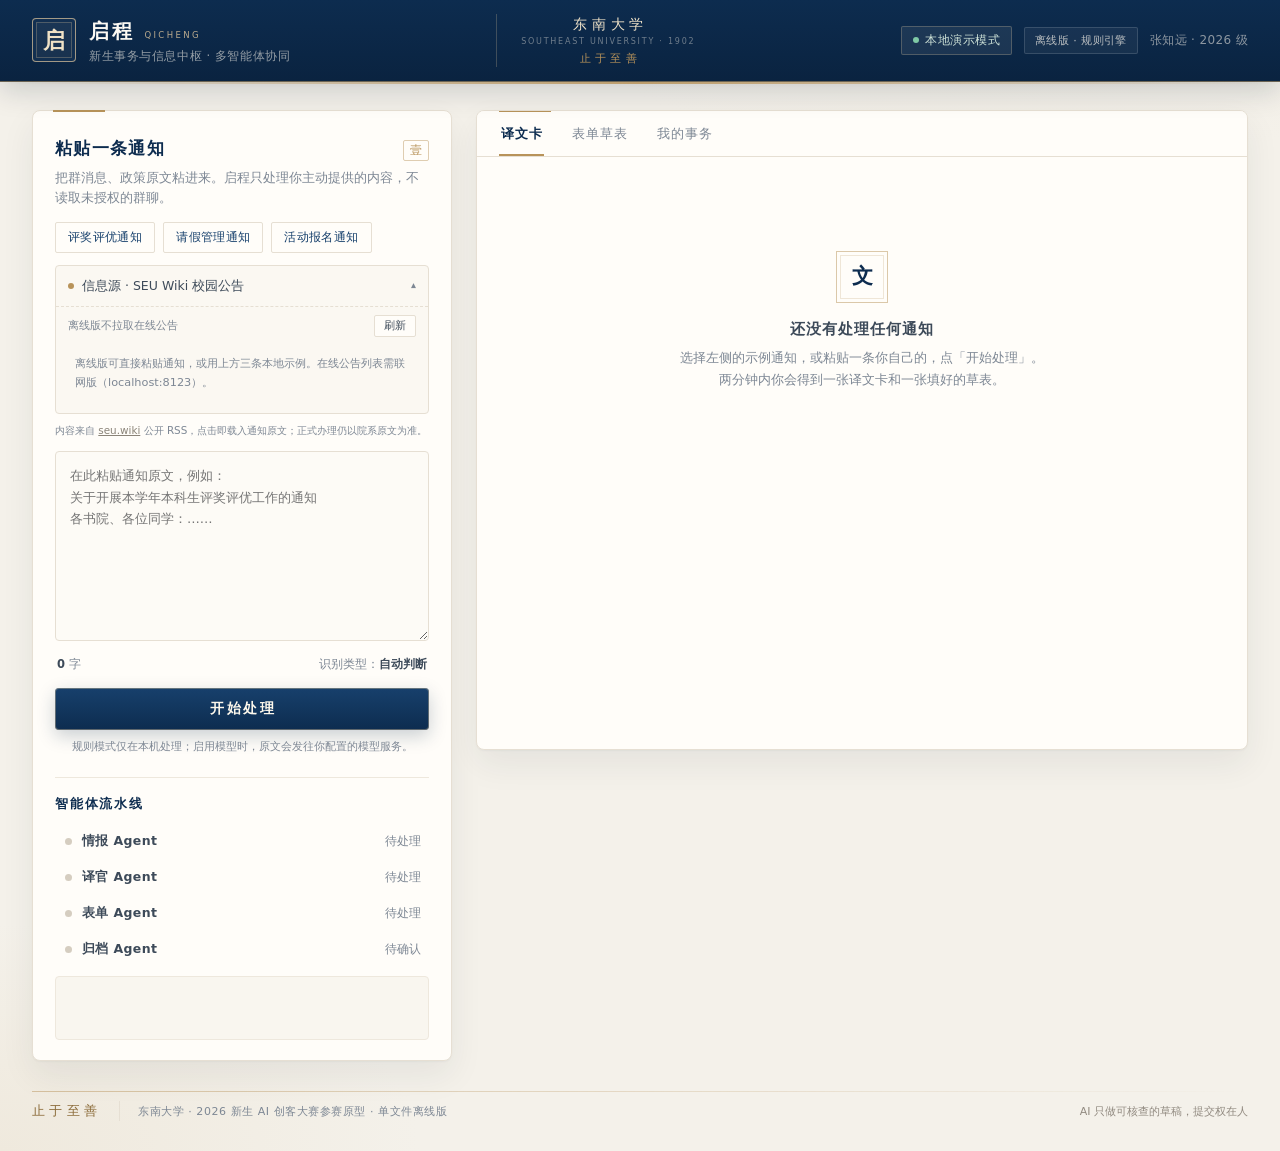
==== docs/index.html @ 8e9462e5 "feat: 启程 — 从一条通知到一张核对完的表（原型首版）" ====
<!DOCTYPE html>
<html lang="zh-CN">
<head>
<meta charset="UTF-8">
<meta name="viewport" content="width=device-width, initial-scale=1.0">
<title>启程 · 新生事务与信息中枢（离线版）</title>
<style>
/* 启程 · 视觉基调沿用东南大学的「东大蓝 + 米纸 + 鎏金」，
   标题用宋体以贴近学府气质，正文保持无衬线以保证屏读效率。 */
:root{
  --ink:#1b2531;
  --ink-2:#3d4a59;
  --muted:#7d8794;
  --line:#e6dfd3;
  --line-soft:#eee8dd;
  --bg:#f4f1ea;
  --panel:#fffdf9;
  --blue:#0d2c4f;
  --blue-2:#17406c;
  --blue-soft:#edf1f6;
  --blue-line:#cfd9e5;
  --gold:#b8935a;
  --gold-deep:#8c6c3a;
  --gold-soft:#f6efe1;
  --amber:#a9660d;
  --amber-soft:#fdf3e2;
  --green:#1d6f4b;
  --green-soft:#eaf4ee;
  --red:#a8342b;
  --red-soft:#fdecea;
  --radius:8px;
  --shadow:0 1px 2px rgba(28,40,54,.04), 0 14px 34px rgba(28,40,54,.07);
  --serif:"Noto Serif SC","Source Han Serif SC","Songti SC","STSong","SimSun",serif;
}

*{box-sizing:border-box;}
html,body{margin:0;padding:0;}
body{
  background:
    radial-gradient(900px 420px at 80% -8%, #f0ece2 0%, rgba(240,236,226,0) 62%),
    radial-gradient(700px 380px at 0% 100%, #efe9dd 0%, rgba(239,233,221,0) 60%),
    var(--bg);
  color:var(--ink);
  font-family:"Microsoft YaHei","PingFang SC","Hiragino Sans GB",system-ui,-apple-system,"Segoe UI",sans-serif;
  font-size:14px;
  line-height:1.6;
  -webkit-font-smoothing:antialiased;
  min-height:100vh;
}
body::before{
  content:"止于至善";
  position:fixed;right:26px;top:150px;
  writing-mode:vertical-rl;
  font-family:var(--serif);
  font-size:42px;letter-spacing:.34em;
  color:rgba(13,44,79,.045);
  pointer-events:none;z-index:0;
}
h1,h2,h3,h4,p,ol,ul{margin:0;}
h1,h2,h3,h4{font-family:var(--serif);}
button{font-family:inherit;}

/* ---------- 顶栏 ---------- */
.topbar{
  display:flex;align-items:center;gap:24px;
  padding:14px 32px;
  background:linear-gradient(180deg,#0d2c4f 0%,#0a2340 100%);
  border-bottom:1px solid rgba(184,147,90,.55);
  box-shadow:0 10px 26px rgba(9,28,49,.16);
  position:sticky;top:0;z-index:20;
}
.topbar::after{
  content:"";position:absolute;left:0;right:0;bottom:-3px;height:2px;
  background:linear-gradient(90deg,rgba(184,147,90,0),rgba(184,147,90,.85),rgba(184,147,90,0));
  pointer-events:none;
}
.brand{display:flex;align-items:center;gap:13px;flex:none;}
.logo{
  width:44px;height:44px;border-radius:4px;display:grid;place-items:center;
  background:rgba(255,255,255,.06);
  border:1px solid rgba(216,193,154,.72);
  box-shadow:inset 0 0 0 3px rgba(13,44,79,.9), inset 0 0 0 4px rgba(216,193,154,.28);
  color:#f0e2c6;font-family:var(--serif);font-size:22px;font-weight:600;
}
.brand-text h1{
  font-size:20px;letter-spacing:.16em;color:#fdfaf4;font-weight:600;
  display:flex;align-items:baseline;gap:9px;
}
.h1-en{
  font-family:"Segoe UI",system-ui,sans-serif;font-size:8.5px;font-weight:500;
  letter-spacing:.28em;color:rgba(216,193,154,.85);
}
.brand-text p{font-size:11.5px;color:rgba(247,243,234,.58);letter-spacing:.05em;}
.school{
  display:flex;flex-direction:column;align-items:center;gap:1px;
  margin-left:auto;padding-left:24px;margin-right:auto;
  border-left:1px solid rgba(216,193,154,.26);
  text-align:center;line-height:1.5;
}
.school-name{
  font-family:var(--serif);font-size:14px;letter-spacing:.34em;
  color:#f0e3c9;text-indent:.34em;
}
.school-en{
  font-size:8px;letter-spacing:.22em;color:rgba(247,243,234,.42);
  font-family:"Segoe UI",system-ui,sans-serif;
}
.school-motto{
  margin-top:2px;font-family:var(--serif);font-size:10.5px;letter-spacing:.4em;
  color:var(--gold);text-indent:.4em;
}
.userbar{display:flex;align-items:center;gap:12px;font-size:12px;color:rgba(247,243,234,.78);flex:none;}
.mode-tag{
  display:inline-flex;align-items:center;gap:6px;padding:4px 11px;border-radius:2px;
  background:rgba(255,255,255,.07);border:1px solid rgba(216,193,154,.28);
  color:#cfe3d8;font-size:11.5px;letter-spacing:.04em;
}
.engine-tag{
  font-size:11px;padding:4px 10px;border-radius:2px;
  background:rgba(255,255,255,.05);color:rgba(247,243,234,.72);
  border:1px solid rgba(255,255,255,.14);white-space:nowrap;letter-spacing:.04em;
}
.engine-tag.llm{background:rgba(216,193,154,.14);color:#eddcbe;border-color:rgba(216,193,154,.5);}
.pulse{width:6px;height:6px;border-radius:50%;background:#7fc9a5;display:inline-block;animation:pulse 2.4s infinite;}
@keyframes pulse{0%,100%{opacity:1}50%{opacity:.35}}
.who{color:rgba(247,243,234,.55);letter-spacing:.03em;}

/* ---------- 布局 ---------- */
.layout{
  display:grid;grid-template-columns:minmax(340px,420px) 1fr;gap:24px;
  max-width:1360px;margin:0 auto;padding:28px 32px 40px;align-items:start;
  position:relative;z-index:1;
}
.panel{
  background:var(--panel);border:1px solid var(--line);border-radius:var(--radius);
  box-shadow:var(--shadow);position:relative;
}
.input-panel{padding:24px 22px 20px;}
.input-panel::before,.result-panel::before{
  content:"";position:absolute;top:-1px;left:20px;width:52px;height:2px;background:var(--gold);
}
.result-panel{padding:0;min-height:640px;display:flex;flex-direction:column;overflow:hidden;}
.result-panel::before{left:22px;}

/* ---------- 输入区 ---------- */
.panel-head{display:flex;align-items:baseline;justify-content:space-between;margin-bottom:6px;}
.panel-head h2{font-size:17px;letter-spacing:.08em;color:var(--blue);font-weight:600;}
.step-no{
  font-family:var(--serif);font-size:12px;color:var(--gold);
  border:1px solid rgba(184,147,90,.45);border-radius:2px;padding:1px 6px;line-height:1.4;
}
.hint{font-size:12.5px;color:var(--muted);margin-bottom:14px;}
.samples{display:flex;flex-wrap:wrap;gap:8px;margin-bottom:12px;}
.chip{
  border:1px solid var(--line);background:#fffdf9;color:var(--blue-2);
  padding:6px 12px;border-radius:2px;font-size:12px;cursor:pointer;transition:.18s;
  letter-spacing:.03em;
}
.chip:hover{background:var(--gold-soft);border-color:rgba(184,147,90,.55);color:var(--gold-deep);}
.chip:active{transform:translateY(1px);}

/* ---------- 信息源 ---------- */
.source-block{border:1px solid var(--line);border-radius:4px;background:#fbf8f2;margin-bottom:8px;}
.source-block summary{
  display:flex;align-items:center;gap:8px;padding:10px 12px;cursor:pointer;
  font-size:12.5px;color:var(--ink-2);list-style:none;user-select:none;
}
.source-block summary::-webkit-details-marker{display:none;}
.source-block summary::after{content:"▾";margin-left:auto;font-size:10px;color:var(--muted);transition:.2s;}
.source-block[open] summary::after{transform:rotate(180deg);}
.src-dot{width:6px;height:6px;border-radius:50%;background:var(--gold);flex:none;}
.src-count{font-size:10.5px;color:var(--muted);margin-left:auto;}
.source-block[open] .src-count{margin-right:14px;}
.source-inner{padding:0 10px 10px;border-top:1px dashed var(--line);}
.source-bar{display:flex;align-items:center;justify-content:space-between;gap:8px;padding:8px 2px 6px;font-size:10.8px;color:var(--muted);}
.ghost.mini{padding:3px 9px;font-size:10.8px;border-radius:2px;}
.source-list{list-style:none;margin:0;padding:0;max-height:190px;overflow:auto;}
.source-list li{padding:8px 9px;border-radius:3px;cursor:pointer;border:1px solid transparent;transition:.15s;}
.source-list li:hover,.source-list li:focus{background:var(--gold-soft);border-color:rgba(184,147,90,.28);outline:none;}
.src-item-title{font-size:12.2px;color:var(--ink-2);line-height:1.55;}
.src-item-meta{display:flex;align-items:center;gap:7px;font-size:10.4px;color:var(--muted);margin-top:3px;}
.src-cat{background:var(--blue-soft);color:var(--blue-2);border-radius:2px;padding:0 5px;}
.src-item-meta a{color:#8a8378;text-decoration:none;margin-left:auto;}
.src-item-meta a:hover{color:var(--gold-deep);text-decoration:underline;}
.source-list .empty{font-size:11.3px;color:var(--muted);padding:10px 8px;cursor:default;line-height:1.7;}
.source-list .empty:hover{background:transparent;border-color:transparent;}
.source-note{font-size:10.4px;color:var(--muted);line-height:1.6;margin:0 0 12px;}
.source-note a{color:#8a8378;}
.source-chip{
  display:flex;align-items:center;gap:8px;flex-wrap:wrap;font-size:11.3px;color:var(--ink-2);
  background:#fbf7ee;border:1px solid #e8ddc7;border-radius:4px;padding:6px 9px;margin:0 0 12px;
}
.source-chip .from{color:var(--gold-deep);font-weight:600;letter-spacing:.04em;}
.source-chip a{color:var(--blue-2);text-decoration:none;font-size:11px;}
.source-chip a:hover{text-decoration:underline;}
.tag.link{text-decoration:none;}
textarea{
  width:100%;height:190px;resize:vertical;padding:13px 14px;
  border:1px solid var(--line);border-radius:4px;background:#fdfbf6;
  font-family:inherit;font-size:12.8px;line-height:1.7;color:var(--ink-2);
  outline:none;transition:.18s;
}
textarea:focus{border-color:var(--blue-2);background:#fff;box-shadow:0 0 0 3px rgba(13,44,79,.07);}
.input-meta{display:flex;justify-content:space-between;font-size:11.5px;color:var(--muted);margin:8px 2px 14px;}
.input-meta b{color:var(--ink-2);font-weight:600;}

.primary{
  width:100%;padding:12px 16px;border:0;border-radius:4px;cursor:pointer;
  background:linear-gradient(180deg,#17406c,#0d2c4f);color:#fdf8ec;font-size:14px;font-weight:600;
  letter-spacing:.18em;text-indent:.18em;
  box-shadow:0 6px 18px rgba(13,44,79,.22), inset 0 0 0 1px rgba(216,193,154,.4);
  transition:.18s;
}
.primary:hover{filter:brightness(1.08);}
.primary:disabled{opacity:.5;cursor:not-allowed;box-shadow:none;}
.fineprint{font-size:11px;color:var(--muted);text-align:center;margin-top:8px;}

/* ---------- 流水线 ---------- */
.pipeline-block{margin-top:22px;border-top:1px solid var(--line-soft);padding-top:16px;}
.pipeline-block h3{font-size:12.5px;color:var(--blue);letter-spacing:.14em;margin-bottom:10px;}
.pipeline{list-style:none;padding:0;margin:0;display:flex;flex-direction:column;gap:2px;}
.pipeline li{
  display:flex;align-items:center;gap:10px;padding:7px 8px;border-radius:3px;font-size:12.5px;
  color:var(--muted);transition:.2s;border-left:2px solid transparent;
}
.pipeline li .dot{
  width:7px;height:7px;border-radius:50%;background:#d5cdc0;flex:none;transition:.2s;
}
.pipeline li .name{color:var(--ink-2);font-weight:600;min-width:82px;letter-spacing:.03em;}
.pipeline li .state{margin-left:auto;font-size:11.5px;}
.pipeline li.running{background:var(--blue-soft);border-left-color:var(--blue-2);}
.pipeline li.running .dot{background:var(--blue-2);animation:pulse 1.1s infinite;}
.pipeline li.running .state{color:var(--blue-2);}
.pipeline li.done .dot{background:var(--green);}
.pipeline li.done .state{color:var(--green);}
.pipeline li.wait .dot{background:var(--gold);}
.pipeline li.wait .state{color:var(--gold-deep);}

.log{
  margin-top:10px;background:#f9f6ef;border:1px solid var(--line-soft);border-radius:4px;
  padding:10px 12px;min-height:64px;max-height:132px;overflow:auto;
  font-family:ui-monospace,SFMono-Regular,Consolas,"Courier New",monospace;
  font-size:10.8px;line-height:1.75;color:#6a7480;
}
.log p{margin:0;opacity:0;animation:fadeIn .3s forwards;}
.log .ok{color:var(--green);}
.log .warn{color:var(--amber);}
@keyframes fadeIn{to{opacity:1}}

/* ---------- 结果区 ---------- */
.result-head{
  display:flex;align-items:center;justify-content:space-between;
  padding:0 22px;border-bottom:1px solid var(--line);gap:12px;flex-wrap:wrap;
  background:#fffdf9;
}
.tabs{display:flex;gap:26px;}
.tab{
  position:relative;border:0;background:transparent;color:var(--muted);font-size:12.8px;
  padding:15px 2px 13px;cursor:pointer;transition:.18s;white-space:nowrap;letter-spacing:.06em;
}
.tab:hover{color:var(--ink-2);}
.tab.active{color:var(--blue);font-weight:600;}
.tab.active::after{
  content:"";position:absolute;left:0;right:0;bottom:0;height:2px;background:var(--gold);
}
.timer{font-size:11.5px;color:var(--muted);}

.view{padding:22px;overflow:auto;flex:1;}
.view.hidden{display:none;}
.hidden{display:none !important;}

.empty-state{max-width:420px;margin:72px auto;text-align:center;color:var(--muted);}
.empty-icon{
  width:52px;height:52px;display:grid;place-items:center;margin:0 auto 14px;
  background:#fffdf9;border:1px solid rgba(184,147,90,.5);
  box-shadow:inset 0 0 0 3px #fffdf9, inset 0 0 0 4px rgba(184,147,90,.22);
  color:var(--blue);font-family:var(--serif);font-size:21px;font-weight:600;
}
.empty-state h3{font-size:15px;color:var(--ink-2);margin-bottom:6px;letter-spacing:.06em;}
.empty-state p{font-size:12.5px;line-height:1.8;}

/* ---------- 译文卡 ---------- */
.card-top{display:flex;align-items:flex-start;gap:8px;margin-bottom:14px;flex-wrap:wrap;}
.tag{
  font-size:11px;padding:3px 9px;border-radius:2px;background:var(--blue-soft);
  color:var(--blue-2);font-weight:600;letter-spacing:.05em;white-space:nowrap;
}
.tag.grey{background:#f3f0ea;color:#87817a;font-weight:400;}
.tag.amber{background:var(--amber-soft);color:var(--amber);}
.tag.green{background:var(--green-soft);color:var(--green);}
.card-title{
  font-size:21px;line-height:1.5;font-weight:600;letter-spacing:.03em;
  color:#152232;margin-bottom:12px;
}
.conclusion{
  border-left:3px solid var(--gold);
  background:linear-gradient(90deg,#fbf7ee,#fffdf9);
  padding:13px 16px;border-radius:0 4px 4px 0;
  font-family:var(--serif);font-size:15.5px;font-weight:600;color:#16243a;line-height:1.75;
  margin-bottom:20px;
}
.block{margin-bottom:20px;}
.block h4{
  font-size:12px;color:var(--gold-deep);letter-spacing:.16em;margin-bottom:9px;font-weight:600;
  display:flex;align-items:center;gap:8px;
}
.block h4::after{content:"";flex:1;height:1px;background:linear-gradient(90deg,rgba(184,147,90,.3),rgba(184,147,90,0));}
.actions{list-style:none;padding:0;margin:0;display:flex;flex-direction:column;gap:8px;}
.actions li{display:flex;gap:10px;align-items:flex-start;font-size:13.5px;color:var(--ink-2);cursor:pointer;}
.actions li .box{
  width:16px;height:16px;border:1px solid #c9c0b1;border-radius:2px;flex:none;margin-top:3px;
  display:grid;place-items:center;font-size:10px;color:transparent;transition:.15s;background:#fff;
}
.actions li.done .box{background:var(--green);border-color:var(--green);color:#fff;}
.actions li.done span{color:var(--muted);text-decoration:line-through;}

.kv-grid{display:grid;grid-template-columns:repeat(auto-fit,minmax(180px,1fr));gap:10px;}
.kv{border:1px solid var(--line);border-radius:3px;padding:10px 12px;background:#fdfbf6;}
.kv .k{font-size:11px;color:var(--muted);margin-bottom:3px;letter-spacing:.05em;}
.kv .v{font-size:13.5px;color:var(--ink);font-weight:600;word-break:break-all;}
.kv .v.small{font-size:12.5px;font-weight:400;color:var(--ink-2);}

.materials{display:flex;flex-wrap:wrap;gap:8px;}
.mat{
  font-size:12.5px;padding:5px 11px;border-radius:2px;background:var(--gold-soft);
  border:1px solid rgba(184,147,90,.28);color:var(--gold-deep);
}

details.origin{border:1px solid var(--line);border-radius:4px;overflow:hidden;background:#fdfbf6;}
details.origin summary{
  cursor:pointer;padding:10px 14px;font-size:12.5px;color:var(--blue-2);
  list-style:none;display:flex;align-items:center;justify-content:space-between;
}
details.origin summary::-webkit-details-marker{display:none;}
details.origin summary::after{content:"展开";font-size:11px;color:var(--muted);}
details.origin[open] summary::after{content:"收起";}
.origin-body{padding:4px 14px 14px;font-size:12.5px;line-height:1.95;color:var(--ink-2);border-top:1px dashed var(--line);}
mark{background:#f8e9c4;color:inherit;padding:0 2px;border-radius:1px;}

.card-foot{
  margin-top:8px;padding-top:14px;border-top:1px solid var(--line-soft);
  display:flex;align-items:center;justify-content:space-between;gap:12px;flex-wrap:wrap;
  font-size:11.5px;color:var(--muted);
}

/* ---------- 草表 ---------- */
.form-head{display:flex;align-items:center;gap:10px;flex-wrap:wrap;margin-bottom:4px;}
.form-name{font-size:18px;font-weight:600;letter-spacing:.04em;color:#16243a;font-family:var(--serif);}
.form-note{font-size:12.5px;color:var(--muted);margin-bottom:14px;}
.miss-bar{
  display:flex;align-items:center;gap:10px;background:var(--amber-soft);border:1px solid #efd9b6;
  color:var(--amber);border-radius:3px;padding:9px 12px;font-size:12.5px;margin-bottom:14px;
}
.miss-bar b{font-size:13px;}
.checks{margin-top:14px;border:1px solid var(--line);border-radius:3px;padding:10px 14px;background:#fdfbf6;}
.checks h4{font-size:11px;color:var(--muted);letter-spacing:.08em;margin-bottom:5px;font-family:inherit;}
.checks ul{margin:0;padding-left:16px;font-size:12.5px;color:var(--ink-2);line-height:1.85;}
.checks li::marker{color:var(--gold);}

table.sheet{width:100%;border-collapse:collapse;font-size:12.8px;}
.sheet th{
  text-align:left;font-size:11px;color:var(--muted);font-weight:600;letter-spacing:.1em;
  padding:8px 10px;border-bottom:1px solid var(--line);white-space:nowrap;
}
.sheet td{padding:9px 10px;border-bottom:1px solid var(--line-soft);vertical-align:middle;}
.sheet td.label{color:var(--ink-2);width:31%;}
.sheet td.value{font-weight:600;color:var(--ink);}
.sheet tr.missing{background:#fffcf4;}
.sheet tr.missing td:first-child{box-shadow:inset 3px 0 0 var(--gold);}
.sheet td.src{width:104px;}
.sheet td.conf{width:96px;}
.sheet input[type=text],.sheet select{
  width:100%;padding:7px 9px;border:1px solid #e0cda8;border-radius:2px;background:#fff;
  font-family:inherit;font-size:12.5px;color:var(--ink);outline:none;
}
.sheet input[type=text]:focus,.sheet select:focus{border-color:var(--gold);box-shadow:0 0 0 3px rgba(184,147,90,.14);}
.srcbadge{font-size:10.5px;padding:2px 7px;border-radius:2px;white-space:nowrap;display:inline-block;}
.src-inline{display:none;}
.src-jwc{background:var(--blue-soft);color:var(--blue-2);}
.src-xg{background:var(--green-soft);color:var(--green);}
.src-self{background:#f2f0ec;color:#6c6a66;}
.src-infer{background:#f1edf7;color:#63508c;}
.src-none{background:var(--amber-soft);color:var(--amber);}
.confbar{display:inline-block;width:40px;height:3px;border-radius:0;background:#e7e1d6;vertical-align:middle;margin-right:6px;overflow:hidden;}
.confbar i{display:block;height:100%;background:var(--blue-2);}
.confbar i.low{background:var(--gold);}
.confnum{font-size:10.5px;color:var(--muted);}

.confirm-box{
  margin-top:18px;border:1px solid var(--line);border-radius:3px;padding:14px;background:#fdfbf6;
}
.confirm-box label{display:flex;gap:9px;align-items:flex-start;font-size:12.5px;color:var(--ink-2);cursor:pointer;}
.confirm-box input[type=checkbox]{width:16px;height:16px;margin-top:2px;accent-color:var(--blue);flex:none;}
.confirm-actions{display:flex;gap:10px;margin-top:12px;align-items:center;}
.confirm-actions .primary{width:auto;padding:10px 20px;font-size:13px;letter-spacing:.1em;text-indent:.1em;}
.ghost{
  padding:10px 16px;border:1px solid var(--line);background:#fffdf9;border-radius:3px;
  font-size:12.5px;color:var(--ink-2);cursor:pointer;transition:.18s;white-space:nowrap;
}
.ghost:hover{border-color:rgba(184,147,90,.55);background:var(--gold-soft);color:var(--gold-deep);}

/* ---------- 归档 ---------- */
.archive-toolbar{display:flex;gap:10px;margin-bottom:16px;}
.archive-toolbar input{
  flex:1;padding:9px 12px;border:1px solid var(--line);border-radius:3px;background:#fdfbf6;
  font-family:inherit;font-size:12.5px;outline:none;
}
.archive-toolbar input:focus{border-color:var(--blue-2);background:#fff;}
.rec{
  border:1px solid var(--line);border-left:2px solid rgba(184,147,90,.35);
  border-radius:3px;padding:13px 15px;margin-bottom:10px;
  background:#fffdf9;transition:.18s;
}
.rec:hover{border-color:rgba(184,147,90,.5);border-left-color:var(--gold);box-shadow:0 6px 18px rgba(28,40,54,.06);}
.rec-top{display:flex;align-items:center;gap:8px;margin-bottom:6px;flex-wrap:wrap;}
.rec-title{font-size:13.8px;font-weight:600;color:#16243a;font-family:var(--serif);letter-spacing:.02em;}
.rec-meta{font-size:11.5px;color:var(--muted);display:flex;gap:12px;flex-wrap:wrap;}
.rec-actions{margin-left:auto;display:flex;gap:8px;}
.rec-actions button{font-size:11.5px;padding:4px 10px;}
.rec-empty{text-align:center;color:var(--muted);font-size:12.5px;padding:48px 0;}

/* ---------- 弹层 ---------- */
.modal{position:fixed;inset:0;display:grid;place-items:center;z-index:50;padding:24px;}
.modal.hidden{display:none;}
.modal-mask{position:absolute;inset:0;background:rgba(13,44,79,.42);backdrop-filter:blur(2px);}
.modal-card{
  position:relative;width:min(620px,100%);max-height:88vh;display:flex;flex-direction:column;
  background:#fffdf9;border-radius:4px;border-top:3px solid var(--gold);
  box-shadow:0 24px 60px rgba(9,28,49,.32);overflow:hidden;
  animation:rise .22s ease-out;
}
@keyframes rise{from{transform:translateY(10px);opacity:0}to{transform:none;opacity:1}}
.modal-head{display:flex;align-items:center;justify-content:space-between;padding:16px 20px;border-bottom:1px solid var(--line);}
.modal-head h3{font-size:15.5px;letter-spacing:.06em;color:var(--blue);}
.icon-btn{border:0;background:transparent;font-size:20px;color:var(--muted);cursor:pointer;line-height:1;padding:4px 8px;border-radius:2px;}
.icon-btn:hover{background:var(--gold-soft);color:var(--gold-deep);}
.modal-body{padding:20px;overflow:auto;}
.modal-foot{padding:14px 20px;border-top:1px solid var(--line);background:#fbf8f2;display:flex;align-items:center;justify-content:space-between;gap:12px;flex-wrap:wrap;}
.modal-note{font-size:11.5px;color:var(--amber);}
.modal-actions{display:flex;gap:9px;}
.modal-actions .primary{width:auto;padding:9px 18px;font-size:12.5px;}

.paper{
  border:1px solid #d9d1c2;padding:26px 28px;background:#fff;
  box-shadow:inset 0 0 0 4px #fff, inset 0 0 0 5px #ece4d1;
}
.paper h4{
  font-family:var(--serif);font-size:17px;text-align:center;margin-bottom:4px;letter-spacing:.2em;
  color:#14243a;text-indent:.2em;
}
.paper .paper-sub{text-align:center;font-size:11px;color:var(--muted);margin-bottom:18px;letter-spacing:.06em;}
.paper table{width:100%;border-collapse:collapse;font-size:12px;}
.paper td{border:1px solid #ddd6c8;padding:8px 10px;}
.paper td.k{background:#faf7f0;width:31%;color:var(--ink-2);font-family:var(--serif);}
.paper td.v{color:var(--ink);}
.paper .paper-sign{margin-top:18px;font-size:11.5px;color:var(--muted);display:flex;justify-content:space-between;}

/* ---------- 页脚 ---------- */
.site-foot{
  max-width:1360px;margin:0 auto;padding:0 32px 30px;
  display:flex;align-items:center;gap:18px;flex-wrap:wrap;
  font-size:11px;color:var(--muted);position:relative;z-index:1;
}
.site-foot::before{content:"";position:absolute;left:32px;right:32px;top:-10px;height:1px;background:linear-gradient(90deg,rgba(184,147,90,.5),rgba(184,147,90,0));}
.foot-motto{
  font-family:var(--serif);font-size:12.5px;color:var(--gold-deep);letter-spacing:.34em;
  padding-right:18px;border-right:1px solid var(--line);
}
.foot-meta{letter-spacing:.05em;}
.foot-note{margin-left:auto;color:#918a80;}

/* ---------- toast ---------- */
.toast{
  position:fixed;left:50%;bottom:28px;transform:translate(-50%,20px);opacity:0;pointer-events:none;
  background:#0d2c4f;color:#f7f3ea;font-size:12.5px;padding:10px 16px;border-radius:2px;
  border:1px solid rgba(216,193,154,.45);
  transition:.24s;z-index:60;box-shadow:0 10px 30px rgba(9,28,49,.24);
}
.toast.show{opacity:1;transform:translate(-50%,0);}

/* ---------- 打印 ---------- */
@media print{
  body{background:#fff;}
  body::before{display:none;}
  .topbar,.layout,.toast,.site-foot,.modal-head,.modal-foot,.modal-mask{display:none !important;}
  .modal{position:static;padding:0;display:block;}
  .modal-card{box-shadow:none;max-height:none;width:100%;border-radius:0;}
  .modal-body{padding:0;overflow:visible;}
  .paper{border:0;padding:0;box-shadow:none;}
}

/* ---------- 响应式 ---------- */
@media (max-width:1200px){
  body::before{display:none;}
}
@media (max-width:960px){
  .topbar{padding:12px 18px;gap:12px;flex-wrap:wrap;}
  .school{display:none;}
  .who{display:none;}
  .layout{grid-template-columns:1fr;padding:20px 14px 32px;gap:16px;}
  .result-panel{min-height:520px;}
  .input-panel{padding:20px 18px 18px;}
  .view{padding:16px;}
  .card-title{font-size:18px;}
  .sheet td.src,.sheet td.conf{display:none;}
  .sheet th:nth-child(3),.sheet th:nth-child(4){display:none;}
  .src-inline{display:inline-block;margin-top:5px;font-size:10px;}
  .sheet td.value{line-height:1.5;}
  .rec-actions{margin-left:0;}
  .site-foot{padding:0 16px 24px;gap:10px;}
  .foot-note{display:none;}
}

</style>
</head>
<body>
<header class="topbar">
  <div class="brand">
    <div class="logo">启</div>
    <div class="brand-text">
      <h1>启程<span class="h1-en">QICHENG</span></h1>
      <p>新生事务与信息中枢 · 多智能体协同</p>
    </div>
  </div>
  <div class="school">
    <span class="school-name">东南大学</span>
    <span class="school-en">SOUTHEAST UNIVERSITY · 1902</span>
    <span class="school-motto">止于至善</span>
  </div>
  <div class="userbar">
    <span class="mode-tag"><i class="pulse"></i>本地演示模式</span>
    <span class="engine-tag" id="engineTag" title="引擎状态">规则引擎</span>
    <span class="who">张知远 · 2026 级</span>
  </div>
</header>

<main class="layout">
  <!-- 左：输入与流水线 -->
  <section class="panel input-panel">
    <div class="panel-head">
      <h2>粘贴一条通知</h2>
      <span class="step-no">壹</span>
    </div>
    <p class="hint">把群消息、政策原文粘进来。启程只处理你主动提供的内容，不读取未授权的群聊。</p>

    <div class="samples" id="samples"></div>

    <details class="source-block" id="sourceBlock" open>
      <summary>
        <i class="src-dot"></i>信息源 · SEU Wiki 校园公告
        <span class="src-count" id="sourceCount"></span>
      </summary>
      <div class="source-inner">
        <div class="source-bar">
          <span id="sourceHint">正在读取校园公告…</span>
          <button id="refreshSource" class="ghost mini" type="button">刷新</button>
        </div>
        <ul class="source-list" id="sourceList"></ul>
      </div>
    </details>
    <p class="source-note">内容来自 <a href="https://seu.wiki/" target="_blank" rel="noopener">seu.wiki</a> 公开 RSS，点击即载入通知原文；正式办理仍以院系原文为准。</p>

    <textarea id="notice" spellcheck="false" placeholder="在此粘贴通知原文，例如：&#10;关于开展本学年本科生评奖评优工作的通知&#10;各书院、各位同学：……"></textarea>
    <div class="input-meta">
      <span><b id="charCount">0</b> 字</span>
      <span>识别类型：<b id="typeHint">自动判断</b></span>
    </div>
    <div class="source-chip hidden" id="sourceChip"></div>

    <button id="run" class="primary" type="button">开始处理</button>
    <p class="fineprint">规则模式仅在本机处理；启用模型时，原文会发往你配置的模型服务。</p>

    <div class="pipeline-block">
      <h3>智能体流水线</h3>
      <ol class="pipeline" id="pipeline">
        <li data-agent="intel"><span class="dot"></span><span class="name">情报 Agent</span><span class="state">待处理</span></li>
        <li data-agent="trans"><span class="dot"></span><span class="name">译官 Agent</span><span class="state">待处理</span></li>
        <li data-agent="form"><span class="dot"></span><span class="name">表单 Agent</span><span class="state">待处理</span></li>
        <li data-agent="archive"><span class="dot"></span><span class="name">归档 Agent</span><span class="state">待确认</span></li>
      </ol>
      <div class="log" id="log" aria-live="polite"></div>
    </div>
  </section>

  <!-- 右：结果三视图 -->
  <section class="panel result-panel">
    <div class="result-head">
      <div class="tabs" role="tablist" id="tabs">
        <button class="tab active" role="tab" aria-selected="true" data-view="card">译文卡</button>
        <button class="tab" role="tab" aria-selected="false" data-view="form">表单草表</button>
        <button class="tab" role="tab" aria-selected="false" data-view="archive">我的事务</button>
      </div>
      <span class="timer" id="timer"></span>
    </div>

    <div class="view" id="viewCard">
      <div class="empty-state" id="cardEmpty">
        <div class="empty-icon">文</div>
        <h3>还没有处理任何通知</h3>
        <p>选择左侧的示例通知，或粘贴一条你自己的，点「开始处理」。<br>两分钟内你会得到一张译文卡和一张填好的草表。</p>
      </div>
      <div id="cardBody" class="hidden"></div>
    </div>

    <div class="view hidden" id="viewForm">
      <div class="empty-state" id="formEmpty">
        <div class="empty-icon">表</div>
        <h3>草表会在理解通知之后生成</h3>
        <p>每个字段都标注来源：来自教务系统、学工系统、你本人，还是无法获取。取不到的格子会留空并高亮，绝不猜测。</p>
      </div>
      <div id="formBody" class="hidden"></div>
    </div>

    <div class="view hidden" id="viewArchive">
      <div class="archive-toolbar">
        <input id="search" type="search" placeholder="搜索标题、类型或截止时间…">
        <button id="exportAll" class="ghost" type="button">导出归档</button>
      </div>
      <div id="archiveBody"></div>
    </div>
  </section>
</main>

<footer class="site-foot">
  <span class="foot-motto">止于至善</span>
  <span class="foot-meta">东南大学 · 2026 新生 AI 创客大赛参赛原型 · 单文件离线版</span>
  <span class="foot-note">AI 只做可核查的草稿，提交权在人</span>
</footer>

<!-- 生成结果弹层 -->
<div class="modal hidden" id="modal" role="dialog" aria-modal="true" aria-label="草表预览">
  <div class="modal-mask" data-close></div>
  <div class="modal-card">
    <div class="modal-head">
      <h3 id="modalTitle">草表已生成</h3>
      <button class="icon-btn" data-close aria-label="关闭">×</button>
    </div>
    <div class="modal-body" id="modalBody"></div>
    <div class="modal-foot">
      <p class="modal-note">签名、盖章与提交仍由你本人完成。启程不代提交。</p>
      <div class="modal-actions">
        <button class="ghost" data-close type="button">返回核对</button>
        <button class="primary" id="printBtn" type="button">打印 / 存为 PDF</button>
      </div>
    </div>
  </div>
</div>

<div class="toast" id="toast"></div>

<script>
/* 启程 · 智能体实现（本地规则版）
 * 四个 Agent：情报抽取 / 公文改写 / 表单映射 / 归档。
 * 演示版不调用外部大模型，所有判断均可复现、可核查。
 */
window.QC = (function () {
  "use strict";

  const PROFILE = {
    name: "张知远",
    sid: "2026A0312",
    college: "信息科学与工程学院",
    major: "信息工程",
    grade: "2026 级",
    gpa: "3.42",
    failCount: "0",
    discipline: "无纪律处分记录",
    awards: "2026 年校数学竞赛二等奖；军训优秀学员",
    practice: "2026 年暑期社会实践（南京）",
    phone: "138****6621",
    dorm: "桃园 5 舍 312",
    bank: "6222 **** **** 1189",
    guardian: "父亲 138****3092"
  };

  const SOURCE_LABEL = {
    jwc: "教务系统",
    xg: "学工系统",
    self: "本人填写",
    infer: "AI 推断",
    none: "无法获取"
  };

  const TYPE_LABEL = {
    award: "评奖评优",
    leave: "请假销假",
    activity: "活动报名",
    reimburse: "报销",
    unknown: "通用事务"
  };

  const SAMPLES = [
    {
      label: "评奖评优通知",
      type: "award",
      text:
        "关于开展 2026—2027 学年本科生评奖评优工作的通知\n" +
        "各书院、各位同学：\n" +
        "为做好本学年本科生评奖评优工作，现将有关事项通知如下：\n" +
        "一、评选范围：2026 级全体本科在校生（含转专业学生）。\n" +
        "二、评选条件：学年平均学分绩点不低于 3.0，无不及格课程，未受过纪律处分；申报「三好学生」须另附社会实践证明。\n" +
        "三、材料要求：请于 11 月 8 日 17:00 前将《本科生评奖评优申报表》一式两份、成绩单复印件、获奖证书复印件交至所在书院学生工作办公室（九龙湖校区文科楼 B203）。\n" +
        "四、其他：逾期不予受理。联系人：王老师，电话 025-52091234，邮箱 xgb@seu.edu.cn。"
    },
    {
      label: "请假管理通知",
      type: "leave",
      text:
        "关于国庆假期前后学生请假管理的通知\n" +
        "各位同学：\n" +
        "为保障假期前后教学秩序，现就请假事项通知如下：\n" +
        "一、离校须于 9 月 28 日 18:00 前在「学工系统」提交请假申请，并附家长知情同意书，经辅导员审批后方可离校。\n" +
        "二、请假三天以上须由书院分管领导复核；未经审批擅自离校的，按校纪校规处理。\n" +
        "三、返校后 24 小时内须在系统内销假，逾期未销假视为旷课。\n" +
        "联系人：李老师，电话 025-52095678。"
    },
    {
      label: "活动报名通知",
      type: "activity",
      text:
        "关于举办「书院文化节 · 新生之夜」活动的通知\n" +
        "各书院新生：\n" +
        "为丰富新生校园文化生活，定于 10 月 30 日 19:00 在九龙湖校区焦廷标馆举办「书院文化节 · 新生之夜」活动。\n" +
        "一、参加对象：2026 级全体本科新生。\n" +
        "二、报名方式：请于 10 月 28 日 18:00 前扫码报名，限 200 人，额满即止。\n" +
        "三、注意事项：活动当天请提前 15 分钟入场签到；需统一乘车前往的同学，请在报名时勾选「需要车辆接送」。\n" +
        "联系人：陈同学，电话 025-52098888。"
    }
  ];

  /* ---------- 情报 Agent ---------- */
  function detectType(text) {
    if (/评奖评优|奖学金|奖助|推优|入党积极分子|三好学生|优秀学生干部/.test(text)) return "award";
    if (/请假|销假|离校|返校/.test(text)) return "leave";
    if (/报名|活动|讲座|晚会|文化节/.test(text)) return "activity";
    if (/报销|发票|差旅|经费/.test(text)) return "reimburse";
    return "unknown";
  }

  function sentences(text) {
    return text.split(/(?<=[。；\n])/).map(function (s) { return s.trim(); }).filter(Boolean);
  }

  function findDeadline(text) {
    const re = /(\d{1,2})\s*月\s*(\d{1,2})\s*日(?:\s*(上午|下午)?\s*(\d{1,2})\s*[:：]\s*(\d{2}))?/g;
    const out = [];
    let m;
    while ((m = re.exec(text)) !== null) {
      const ctx = text.slice(Math.max(0, m.index - 34), m.index + m[0].length + 16);
      const pre = text.slice(Math.max(0, m.index - 8), m.index);
      let score = 0;
      if (/截止|不予受理|逾期|额满/.test(ctx)) score += 3;
      if (/前/.test(ctx)) score += 1;
      if (/提交|交至|报送|申报|报名|申请|材料|上交/.test(ctx)) score += 2;
      if (/请于|须于|应于|务必于|需于/.test(pre)) score += 2;
      if (/不晚于|不得晚于/.test(ctx)) score -= 3;
      else if (/条件|资格|须|要求/.test(ctx)) score -= 1;
      let hour = m[4] ? Number(m[4]) : null;
      if (hour !== null && m[3] === "下午" && hour < 12) hour += 12;
      out.push({
        raw: m[0].replace(/\s+/g, ""),
        month: Number(m[1]),
        day: Number(m[2]),
        hour: hour,
        minute: m[5] ? Number(m[5]) : null,
        urgent: score > 0,
        score: score,
        index: m.index
      });
    }
    if (!out.length) return null;
    out.sort(function (a, b) { return (b.score - a.score) || (a.index - b.index); });
    const d = out[0];
    if (d.score <= 0) return null;   // 只有条件性日期时，不把条件冒充截止时间
    const year = new Date().getFullYear();
    d.iso = year + "-" + String(d.month).padStart(2, "0") + "-" + String(d.day).padStart(2, "0");
    d.hm = d.hour === null ? "" : String(d.hour).padStart(2, "0") + ":" + String(d.minute).padStart(2, "0");
    return d;
  }

  function fmtDeadline(d) {
    if (!d) return "以原文为准";
    return d.month + " 月 " + d.day + " 日" + (d.hm ? " " + d.hm : "");
  }

  function findPlace(text) {
    const m = text.match(/(九龙湖|四牌楼|丁家桥|苏州)[^，。；\n)）]{0,18}/);
    return m ? m[0].replace(/[）)\s]+$/, "").trim() : "";
  }

  function findContact(text) {
    const name = text.match(/联系人[：:]\s*([\u4e00-\u9fa5]{2,4}(?:老师|同学|主任|处)?)/);
    const phone = text.match(/(?:0\d{2,3}[-\s]?\d{7,8}|1\d{10})/);
    const mail = text.match(/[\w.+-]+@[\w.-]+\.\w+/);
    return {
      name: name ? name[1] : "",
      phone: phone ? phone[0] : "",
      mail: mail ? mail[0] : ""
    };
  }

  function findAudience(text) {
    const m = text.match(/(?:评选范围|参加对象|参与对象|面向)[：:]\s*([^。；\n]+)/);
    return m ? m[1].trim() : "";
  }

  function findMaterials(text) {
    const hits = sentences(text).filter(function (s) {
      return /材料|一式|复印件|交至|附|提交|上传|原件/.test(s);
    });
    const items = [];
    const keys = [
      ["申报表", "《本科生评奖评优申报表》一式两份"],
      ["成绩单", "成绩单复印件"],
      ["获奖证书", "获奖证书复印件"],
      ["社会实践证明", "社会实践证明"],
      ["家长知情同意书", "家长知情同意书"],
      ["请假申请", "学工系统请假申请"],
      ["报名信息", "报名信息（扫码填写）"]
    ];
    keys.forEach(function (k) {
      if (text.indexOf(k[0]) !== -1) items.push(k[1]);
    });
    return { items: items, source: hits };
  }

  function ingest(text) {
    const type = detectType(text);
    const firstLine = text.split(/\n/)[0].trim();
    const deadline = findDeadline(text);
    const contact = findContact(text);
    const place = findPlace(text);
    const audience = findAudience(text);
    const materials = findMaterials(text);

    const fields = {
      type: 1,
      title: firstLine ? 1 : 0,
      deadline: deadline ? (deadline.urgent ? 0.95 : 0.82) : 0,
      place: place ? 0.86 : 0,
      contact: contact.name ? (contact.phone ? 0.93 : 0.74) : 0,
      audience: audience ? 0.9 : 0,
      materials: materials.items.length ? 0.88 : 0
    };
    const vals = Object.keys(fields).map(function (k) { return fields[k]; });
    const overall = vals.reduce(function (a, b) { return a + b; }, 0) / vals.length;

    return {
      type: type,
      typeLabel: TYPE_LABEL[type],
      title: firstLine || "未识别标题",
      deadline: deadline,
      place: place,
      contact: contact,
      audience: audience,
      materials: materials.items,
      evidence: materials.source,
      confidence: fields,
      overall: overall,
      charCount: text.replace(/\s/g, "").length
    };
  }

  /* ---------- 译官 Agent ---------- */
  function translate(ev) {
    const dl = fmtDeadline(ev.deadline);
    let conclusion, actions, caveats;

    if (ev.type === "award") {
      conclusion = ev.deadline
        ? "本学年评奖评优开始申报，" + dl + " 截止，逾期不予受理。"
        : "本学年评奖评优开始申报，原文未写明确切截止时间，请以院系原文为准。";
      actions = [
        "对照条件自查：学年绩点不低于 3.0、无不及格课程、无纪律处分",
        "备齐三样材料：申报表一式两份、成绩单复印件、获奖证书复印件",
        "在截止前交到" + (ev.place || "书院学生工作办公室") + "，现场登记",
        "确认是否申报「三好学生」——该类别另需社会实践证明"
      ];
      caveats = ["「三好学生」与「优秀学生干部」不可同时兼报，以书院最终口径为准。"];
    } else if (ev.type === "leave") {
      conclusion = ev.deadline
        ? "离校须在 " + dl + " 前完成线上请假审批，返校 24 小时内销假。"
        : "离校请假须先在「学工系统」提交并审批，原文未写明确切时间。";
      actions = [
        "在「学工系统」提交请假申请，不要只口头告知辅导员",
        "上传家长知情同意书，写明离校与返校时间",
        "请假超过三天，需辅导员与书院分管领导双重审批",
        "返校后 24 小时内销假，逾期按旷课处理"
      ];
      caveats = ["未经审批擅自离校按校纪校规处理，不要先走后补。"];
    } else if (ev.type === "activity") {
      conclusion = ev.deadline
        ? "活动 " + dl.replace("前", "") + " 前报名，名额有限、额满即止。"
        : "活动已开放报名，原文未写明确切截止时间，建议尽快报名。";
      actions = [
        "在截止前扫码报名，注意限 200 人",
        "记下活动时间与地点，加入日历提醒",
        "需要统一乘车前往的，报名时勾选「需要车辆接送」",
        "当天提前 15 分钟入场签到"
      ];
      caveats = ["报名成功不等于有座位，建议提前到场。"];
    } else {
      conclusion = "这是一条事务类通知，关键时间与材料见下方清单。";
      actions = [
        "确认通知的适用对象是否包含你",
        "按材料清单准备，注意份数与是否需复印件",
        "在截止时间前完成提交，并保留回执",
        "有疑问直接联系发文单位，不以群内传言为准"
      ];
      caveats = ["通知类型未能自动判断，请以原文为准。"];
    }

    return {
      conclusion: conclusion,
      actions: actions,
      caveats: caveats,
      deadlineText: dl,
      place: ev.place || "详见原文",
      contactText: ev.contact.name
        ? ev.contact.name + (ev.contact.phone ? " · " + ev.contact.phone : "") + (ev.contact.mail ? " · " + ev.contact.mail : "")
        : "原文未注明",
      audience: ev.audience || "原文未注明"
    };
  }

  /* ---------- 表单 Agent ---------- */
  function row(label, value, source, conf, opt) {
    return Object.assign({
      label: label,
      value: value || "",
      source: source,
      conf: conf,
      input: "text"
    }, opt || {});
  }

  function buildForm(ev) {
    let name, note, rows;

    if (ev.type === "award") {
      name = "本科生评奖评优申报表（草表）";
      note = "字段来自教务系统与学工系统；取不到的一律留空，不做推测。";
      rows = [
        row("姓名", PROFILE.name, "jwc", 0.99),
        row("学号", PROFILE.sid, "jwc", 0.99),
        row("学院 / 年级", PROFILE.college + " · " + PROFILE.grade, "xg", 0.98),
        row("专业", PROFILE.major, "jwc", 0.97),
        row("学年平均学分绩点", PROFILE.gpa, "jwc", 0.96),
        row("不及格课程门数", PROFILE.failCount, "jwc", 0.95),
        row("纪律处分记录", PROFILE.discipline, "xg", 0.9),
        row("获奖情况", PROFILE.awards, "xg", 0.88, { input: "textarea" }),
        row("申报类别", "", "none", 0, {
          required: true, input: "select", options: ["三好学生", "优秀学生干部", "单项奖"],
          hint: "系统中无此字段，请本人选择；三好学生需另附实践证明"
        }),
        row("社会实践证明编号", "", "none", 0, {
          required: true, hint: "申报三好学生时必填，填写证明编号或上传照片"
        }),
        row("联系电话", PROFILE.phone, "self", 0.99)
      ];
    } else if (ev.type === "leave") {
      name = "学生请假申请单（草表）";
      note = "起止时间按通知推断填写，请按实际行程修改。";
      rows = [
        row("姓名", PROFILE.name, "xg", 0.99),
        row("学号", PROFILE.sid, "xg", 0.99),
        row("学院 / 宿舍", PROFILE.college + " · " + PROFILE.dorm, "xg", 0.96),
        row("请假类型", "事假", "infer", 0.62, { input: "select", options: ["事假", "病假", "公假"] }),
        row("开始时间", "", "infer", 0, { required: true, hint: "按车票或行程填写，格式 2026-09-28 18:00" }),
        row("结束时间", "", "infer", 0, { required: true, hint: "返校时间须在销假时限内" }),
        row("请假事由", "", "self", 0, { required: true }),
        row("去向与联系方式", "", "self", 0, { required: true }),
        row("家长知情同意书", "", "none", 0, { required: true, hint: "填写已上传的文件名，或注明纸质件已交辅导员" }),
        row("本人联系电话", PROFILE.phone, "self", 0.99),
        row("紧急联系人", PROFILE.guardian, "xg", 0.9)
      ];
    } else if (ev.type === "activity") {
      name = "「新生之夜」活动报名表（草表）";
      note = "报名信息直接取自学工系统，勾选项需本人确认。";
      rows = [
        row("姓名", PROFILE.name, "xg", 0.99),
        row("学号", PROFILE.sid, "xg", 0.99),
        row("学院", PROFILE.college, "xg", 0.98),
        row("手机号", PROFILE.phone, "self", 0.99),
        row("是否需车辆接送", "", "none", 0, {
          required: true, input: "select", options: ["需要", "不需要"], hint: "通知要求报名时勾选"
        }),
        row("饮食禁忌 / 备注", "", "none", 0, { hint: "选填，便于现场安排" })
      ];
    } else {
      name = "事务办理草表（通用）";
      note = "通知类型未能识别，仅生成基础信息表。";
      rows = [
        row("姓名", PROFILE.name, "jwc", 0.99),
        row("学号", PROFILE.sid, "jwc", 0.99),
        row("学院", PROFILE.college, "xg", 0.98),
        row("办理事项", ev.title, "infer", 0.7),
        row("截止时间", fmtDeadline(ev.deadline), "infer", ev.deadline ? 0.86 : 0, { required: !ev.deadline }),
        row("联系电话", PROFILE.phone, "self", 0.99)
      ];
    }

    const missing = rows.filter(function (r) { return !r.value; });
    return {
      name: name,
      note: note,
      rows: rows,
      missing: missing.length,
      requiredMissing: rows.filter(function (r) { return r.required && !r.value; }).length
    };
  }

  function deadlineState(d) {
    if (!d) return { level: "unknown", text: "以原文为准" };
    const now = new Date();
    const target = new Date(d.iso + "T" + (d.hm || "23:59") + ":00");
    const diff = target - now;
    const days = Math.ceil(diff / 86400000);
    if (diff < 0) return { level: "over", text: "已截止" };
    if (days <= 2) return { level: "urgent", text: "剩 " + Math.max(1, days) + " 天" };
    return { level: "ok", text: "剩 " + days + " 天" };
  }

  return {
    PROFILE: PROFILE,
    SAMPLES: SAMPLES,
    SOURCE_LABEL: SOURCE_LABEL,
    TYPE_LABEL: TYPE_LABEL,
    ingest: ingest,
    translate: translate,
    buildForm: buildForm,
    fmtDeadline: fmtDeadline,
    deadlineState: deadlineState,
    sentences: sentences
  };
})();

</script>
<script>
/* 离线单文件版：拦截后端请求，全部走规则引擎 */
window.fetch = function (url) {
  var u = String(url);
  if (u.indexOf("/api/health") === 0) {
    return Promise.resolve(new Response(JSON.stringify({ configured: false, model: "", base: "" }),
      { status: 200, headers: { "Content-Type": "application/json" } }));
  }
  if (u.indexOf("/api/sources/seu") === 0) {
    return Promise.resolve(new Response(JSON.stringify({ ok: true, items: [], fetchedAt: Date.now() }),
      { status: 200, headers: { "Content-Type": "application/json" } }));
  }
  return Promise.reject(new Error("offline"));
};
/* 启程 · 交互与编排 */
(function () {
  "use strict";

  const QC = window.QC;
  const $ = function (sel) { return document.querySelector(sel); };
  const STORE_KEY = "qicheng.records.v1";

  const el = {
    samples: $("#samples"),
    notice: $("#notice"),
    charCount: $("#charCount"),
    typeHint: $("#typeHint"),
    run: $("#run"),
    pipeline: $("#pipeline"),
    log: $("#log"),
    tabs: $("#tabs"),
    timer: $("#timer"),
    engineTag: $("#engineTag"),
    sourceList: $("#sourceList"),
    sourceHint: $("#sourceHint"),
    sourceCount: $("#sourceCount"),
    refreshSource: $("#refreshSource"),
    sourceChip: $("#sourceChip"),
    cardEmpty: $("#cardEmpty"),
    cardBody: $("#cardBody"),
    formEmpty: $("#formEmpty"),
    formBody: $("#formBody"),
    archiveBody: $("#archiveBody"),
    search: $("#search"),
    exportAll: $("#exportAll"),
    modal: $("#modal"),
    modalTitle: $("#modalTitle"),
    modalBody: $("#modalBody"),
    printBtn: $("#printBtn"),
    toast: $("#toast")
  };

  const state = {
    extract: null,
    card: null,
    form: null,
    records: loadRecords(),
    startedAt: 0,
    engine: { configured: false, model: "" },
    source: null
  };

  /* ---------- 工具 ---------- */
  function esc(s) {
    return String(s == null ? "" : s)
      .replace(/&/g, "&amp;").replace(/</g, "&lt;").replace(/>/g, "&gt;")
      .replace(/"/g, "&quot;");
  }
  function sleep(ms) { return new Promise(function (r) { setTimeout(r, ms); }); }
  function nowTime() {
    const d = new Date();
    return String(d.getHours()).padStart(2, "0") + ":" + String(d.getMinutes()).padStart(2, "0") + ":" + String(d.getSeconds()).padStart(2, "0");
  }
  function toast(msg) {
    el.toast.textContent = msg;
    el.toast.classList.add("show");
    clearTimeout(toast._t);
    toast._t = setTimeout(function () { el.toast.classList.remove("show"); }, 2200);
  }
  function loadRecords() {
    try { return JSON.parse(localStorage.getItem(STORE_KEY)) || []; } catch (e) { return []; }
  }
  function saveRecords() {
    try { localStorage.setItem(STORE_KEY, JSON.stringify(state.records)); } catch (e) { /* 忽略配额错误 */ }
  }
  function setAgent(name, cls, text) {
    const li = el.pipeline.querySelector('[data-agent="' + name + '"]');
    if (!li) return;
    li.classList.remove("running", "done", "wait");
    if (cls) li.classList.add(cls);
    li.querySelector(".state").textContent = text;
  }
  function log(text, kind) {
    const p = document.createElement("p");
    if (kind) p.className = kind;
    p.textContent = "[" + nowTime() + "] " + text;
    el.log.appendChild(p);
    el.log.scrollTop = el.log.scrollHeight;
  }
  async function api(path, body, timeoutMs) {
    const ctrl = new AbortController();
    const timer = setTimeout(function () { ctrl.abort(); }, timeoutMs || 40000);
    try {
      const resp = await fetch(path, {
        method: "POST",
        headers: { "Content-Type": "application/json" },
        body: JSON.stringify(body),
        signal: ctrl.signal
      });
      const data = await resp.json().catch(function () { return {}; });
      return Object.assign({ httpStatus: resp.status }, data);
    } finally {
      clearTimeout(timer);
    }
  }

  async function initEngine() {
    try {
      const r = await fetch("/api/health", { cache: "no-store" });
      if (!r.ok) throw new Error("no api");
      const j = await r.json();
      state.engine.configured = !!j.configured;
      state.engine.model = j.model || "";
      if (j.configured) {
        el.engineTag.textContent = "LLM · " + j.model;
        el.engineTag.classList.add("llm");
        el.engineTag.title = "模型服务：" + j.base;
      } else {
        el.engineTag.textContent = "离线版 · 规则引擎";
        el.engineTag.title = "单文件离线版：不联网、不调用模型，全部判断可复现";
      }
    } catch (e) {
      el.engineTag.textContent = "规则引擎（离线）";
      el.engineTag.title = "未检测到后端服务，使用本地规则引擎";
    }
  }

  function switchTab(name) {
    el.tabs.querySelectorAll(".tab").forEach(function (b) {
      const on = b.dataset.view === name;
      b.classList.toggle("active", on);
      b.setAttribute("aria-selected", on ? "true" : "false");
    });
    $("#viewCard").classList.toggle("hidden", name !== "card");
    $("#viewForm").classList.toggle("hidden", name !== "form");
    $("#viewArchive").classList.toggle("hidden", name !== "archive");
    if (name === "archive") renderArchive(el.search.value);
  }

  /* ---------- 初始化 ---------- */
  QC.SAMPLES.forEach(function (s) {
    const b = document.createElement("button");
    b.type = "button";
    b.className = "chip";
    b.textContent = s.label;
    b.addEventListener("click", function () {
      el.notice.value = s.text;
      state.source = null;
      renderSourceChip();
      updateInputMeta();
      el.notice.focus();
    });
    el.samples.appendChild(b);
  });

  function updateInputMeta() {
    const t = el.notice.value;
    el.charCount.textContent = t.replace(/\s/g, "").length;
    el.typeHint.textContent = t.trim() ? QC.TYPE_LABEL[QC.ingest(t).type] : "自动判断";
  }
  el.notice.addEventListener("input", function () {
    updateInputMeta();
    if (state.source && el.notice.value !== state.source.text) {
      state.source = null;
      renderSourceChip();
    }
  });
  el.notice.addEventListener("keydown", function (e) {
    if ((e.ctrlKey || e.metaKey) && e.key === "Enter") { e.preventDefault(); runPipeline(); }
  });

  el.tabs.addEventListener("click", function (e) {
    const b = e.target.closest(".tab");
    if (b) switchTab(b.dataset.view);
  });

  el.run.addEventListener("click", runPipeline);

  /* ---------- 信息源：SEU Wiki ---------- */
  function shortDate(iso) {
    if (!iso) return "";
    const d = new Date(iso);
    if (isNaN(d.getTime())) return "";
    return (d.getMonth() + 1) + "-" + String(d.getDate()).padStart(2, "0");
  }

  function renderSourceChip() {
    if (!state.source) {
      el.sourceChip.classList.add("hidden");
      el.sourceChip.innerHTML = "";
      return;
    }
    el.sourceChip.classList.remove("hidden");
    el.sourceChip.innerHTML = '<span class="from">来源 · SEU Wiki</span>'
      + "<span>" + esc(state.source.title.length > 26 ? state.source.title.slice(0, 26) + "…" : state.source.title) + "</span>"
      + '<a href="' + esc(state.source.url) + '" target="_blank" rel="noopener">查看条目 ↗</a>'
      + (state.source.origin ? '<a href="' + esc(state.source.origin) + '" target="_blank" rel="noopener">院系原文 ↗</a>' : "");
  }

  function pickSource(item) {
    el.notice.value = item.text;
    state.source = {
      name: "SEU Wiki",
      text: item.text,
      title: item.title,
      url: item.url,
      origin: item.origin
    };
    renderSourceChip();
    updateInputMeta();
    el.notice.focus();
  }

  function renderSourceList(items, fetchedAt) {
    el.sourceCount.textContent = items.length + " 条";
    const fetched = new Date(fetchedAt);
    el.sourceHint.textContent = "SEU Wiki 公开 RSS · "
      + (isNaN(fetched.getTime()) ? "" : shortDate(fetched.toISOString()) + " ")
      + "更新 · 点击载入";
    if (!items.length) {
      el.sourceList.innerHTML = '<li class="empty">信息源暂时没有新条目，可直接粘贴通知。</li>';
      return;
    }
    el.sourceList.innerHTML = items.map(function (it, i) {
      return '<li tabindex="0" role="button" data-src="' + i + '">'
        + '<div class="src-item-title">' + esc(it.title) + "</div>"
        + '<div class="src-item-meta">'
        + (it.category ? '<span class="src-cat">' + esc(it.category) + "</span>" : "")
        + "<span>" + esc((it.author || "").replace(/noreply@seu\.wiki\s*\(?\)?/, "").replace(/[()]/g, "")) + "</span>"
        + "<span>" + shortDate(it.date) + "</span>"
        + (it.origin ? '<a href="' + esc(it.origin) + '" target="_blank" rel="noopener">院系原文 ↗</a>' : "")
        + "</div></li>";
    }).join("");

    el.sourceList.querySelectorAll("[data-src]").forEach(function (li) {
      const item = items[Number(li.dataset.src)];
      li.addEventListener("click", function (e) {
        if (e.target.closest("a")) return;
        pickSource(item);
      });
      li.addEventListener("keydown", function (e) {
        if (e.key === "Enter" || e.key === " ") {
          e.preventDefault();
          pickSource(item);
        }
      });
    });
  }

  async function loadSeu() {
    el.sourceCount.textContent = "";
    el.sourceHint.textContent = "离线版不拉取在线公告";
    el.sourceList.innerHTML = '<li class="empty">离线版可直接粘贴通知，或用上方三条本地示例。'
      + "在线公告列表需联网版（localhost:8123）。</li>";
  }

  el.refreshSource.addEventListener("click", function (e) {
    e.preventDefault();
    loadSeu();
  });

  /* ---------- 流水线 ---------- */
  async function runPipeline() {
    const text = el.notice.value.trim();
    if (text.length < 40) {
      toast("请先粘贴一条通知，或以示例开始");
      return;
    }

    state.startedAt = performance.now();
    el.run.disabled = true;
    el.run.textContent = "处理中…";
    el.log.innerHTML = "";
    el.timer.textContent = "";
    el.pipeline.querySelectorAll("li").forEach(function (li) {
      li.classList.remove("running", "done", "wait");
      li.querySelector(".state").textContent = "待处理";
    });
    setAgent("archive", null, "待你确认");

    try {
      /* 情报 Agent */
      setAgent("intel", "running", "运行中");
      log("情报 Agent 启动：定位标题、适用对象、截止时间与材料…");
      await sleep(560);
      state.extract = QC.ingest(text);
      state.card = QC.translate(state.extract);
      state.form = QC.buildForm(state.extract);
      setAgent("intel", "done", "完成");
      log("情报 Agent：" + (state.source
        ? "读取 SEU Wiki 条目「" + state.source.title + "」，识别为「" + state.extract.typeLabel + "」，"
        : "识别为「" + state.extract.typeLabel + "」，")
        + "字段平均置信度 " + state.extract.overall.toFixed(2) + "，"
        + (state.extract.deadline ? "截止 " + QC.fmtDeadline(state.extract.deadline) : "未找到明确截止") + "。");

      /* 译官 Agent */
      setAgent("trans", "running", "运行中");
      log("译官 Agent 启动：" + (state.engine.configured
        ? "调用 " + state.engine.model + " 改写，输出将做事实校验…"
        : "未配置模型，使用规则引擎改写…"));
      let llmCard = null;
      if (state.engine.configured) {
        try {
          const res = await api("/api/translate", {
            text: text,
            extract: {
              typeLabel: state.extract.typeLabel,
              title: state.extract.title,
              deadlineText: QC.fmtDeadline(state.extract.deadline),
              place: state.extract.place,
              contact: state.extract.contact,
              audience: state.extract.audience,
              materials: state.extract.materials
            }
          });
          if (res && res.ok && res.card) llmCard = res.card;
          else if (res && res.error) log("译官 Agent：" + res.error + "，已回退规则引擎。", "warn");
        } catch (e) {
          log("译官 Agent：模型接口不可达（" + (e.name || "error") + "），已回退规则引擎。", "warn");
        }
      }
      if (llmCard) {
        state.card = Object.assign(state.card, llmCard, { engine: "llm" });
      } else {
        state.card.engine = "rule";
        await sleep(420);
      }
      setAgent("trans", "done", "完成");
      log("译官 Agent：输出结论 1 条、行动 " + state.card.actions.length + " 步，" +
          (llmCard ? "已通过事实校验（无新增时间与地点）" : "由规则引擎生成，逐句可溯源") + "。",
          llmCard ? "ok" : null);

      /* 表单 Agent */
      setAgent("form", "running", "运行中");
      log("表单 Agent 启动：按字段映射本人档案，标注来源与置信度…");
      let llmForm = null;
      if (state.engine.configured) {
        try {
          const res = await api("/api/form", {
            text: text,
            extract: { typeLabel: state.extract.typeLabel, deadlineText: QC.fmtDeadline(state.extract.deadline), materials: state.extract.materials },
            profile: QC.PROFILE,
            type: state.extract.type
          });
          if (res && res.ok && res.values) llmForm = res;
          else if (res && res.error) log("表单 Agent：" + res.error, "warn");
        } catch (e) {
          log("表单 Agent：模型接口不可达（" + (e.name || "error") + "），已回退规则引擎。", "warn");
        }
      }
      if (llmForm) {
        let applied = 0;
        state.form.rows.forEach(function (r) {
          const v = llmForm.values[r.label];
          if (v && typeof v.value === "string" && v.value) {
            r.value = v.value;
            r.source = v.source || "infer";
            r.conf = typeof v.confidence === "number" ? v.confidence : r.conf;
            applied += 1;
          }
        });
        state.form.checks = llmForm.checks || [];
        state.form.missing = state.form.rows.filter(function (r) { return !r.value; }).length;
        state.form.requiredMissing = state.form.rows.filter(function (r) { return r.required && !r.value; }).length;
        log("表单 Agent：模型回填 " + applied + " 个字段，身份字段按档案锁定，" +
            state.form.missing + " 项仍需本人补充。", state.form.missing ? "warn" : "ok");
      } else {
        await sleep(460);
        log("表单 Agent：生成 " + state.form.rows.length + " 个字段，其中 " + state.form.missing +
            " 项无法自动获取，已高亮留空。", state.form.missing ? "warn" : "ok");
      }
      setAgent("form", "done", "完成");

      const cost = ((performance.now() - state.startedAt) / 1000).toFixed(1);
      el.timer.textContent = "本次处理 " + cost + " 秒 · 人工核对约 1 分钟";

      renderCard();
      renderForm();
      switchTab("card");
    } finally {
      el.run.disabled = false;
      el.run.textContent = "开始处理";
    }
  }

  /* ---------- 译文卡 ---------- */
  function renderCard() {
    const ev = state.extract, card = state.card;
    const ds = QC.deadlineState(ev.deadline);

    let html = "";
    html += '<div class="card-top">'
      + '<span class="tag">' + esc(ev.typeLabel) + '</span>'
      + '<span class="tag ' + ((ds.level === "urgent" || ds.level === "over") ? "amber" : ds.level === "unknown" ? "grey" : "green") + '">' + esc(ds.text) + '</span>'
      + '<span class="tag ' + (card.engine === "llm" ? "green" : "grey") + '">'
      + (card.engine === "llm" ? esc(state.engine.model) + " 改写 · 已校验" : "规则引擎改写") + '</span>'
      + '<span class="tag grey">原文 ' + ev.charCount + " 字 → 译文 " + (card.conclusion.length + card.actions.join("").length) + " 字</span>"
      + (state.source ? '<a class="tag grey link" href="' + esc(state.source.url) + '" target="_blank" rel="noopener">来源 SEU Wiki ↗</a>' : "")
      + "</div>";
    html += '<h3 class="card-title">' + esc(ev.title) + "</h3>";
    html += '<div class="conclusion">' + esc(card.conclusion) + "</div>";

    html += '<div class="block"><h4>我要做什么</h4><ul class="actions" id="actionList">';
    card.actions.forEach(function (a) {
      html += '<li><span class="box">✓</span><span>' + esc(a) + "</span></li>";
    });
    html += "</ul></div>";

    html += '<div class="block"><h4>关键信息</h4><div class="kv-grid">'
      + kv("截止时间", card.deadlineText)
      + kv("地点", card.place)
      + kv("找谁", card.contactText, true)
      + kv("适用对象", card.audience, true)
      + "</div></div>";

    html += '<div class="block"><h4>材料清单</h4>';
    if (ev.materials.length) {
      html += '<div class="materials">' + ev.materials.map(function (m) {
        return '<span class="mat">' + esc(m) + "</span>";
      }).join("") + "</div>";
    } else {
      html += '<p class="hint">原文未明确列出材料，建议向发文单位确认。</p>';
    }
    html += "</div>";

    if (card.caveats && card.caveats.length) {
      html += '<div class="block"><h4>需要留意</h4><ul class="actions">';
      card.caveats.forEach(function (c) {
        html += '<li><span class="box" style="border-color:#e8c98f;color:#b26a00">!</span><span style="text-decoration:none">' + esc(c) + "</span></li>";
      });
      html += "</ul></div>";
    }

    html += '<details class="origin"><summary>原文对照（黄色为被引用的句子）</summary>'
      + '<div class="origin-body">' + highlight(el.notice.value.trim(), ev) + "</div></details>";

    html += '<div class="card-foot"><span>译官不改动条件与时间；括号内为原文原话。</span>'
      + '<button class="ghost" id="toForm" type="button">去看草表 →</button></div>';

    el.cardBody.innerHTML = html;
    el.cardEmpty.classList.add("hidden");
    el.cardBody.classList.remove("hidden");

    el.cardBody.querySelectorAll("#actionList li").forEach(function (li) {
      li.addEventListener("click", function () { li.classList.toggle("done"); });
    });
    const toForm = el.cardBody.querySelector("#toForm");
    if (toForm) toForm.addEventListener("click", function () { switchTab("form"); });
  }

  function kv(k, v, small) {
    return '<div class="kv"><div class="k">' + esc(k) + '</div><div class="v' + (small ? " small" : "") + '">' + esc(v) + "</div></div>";
  }

  function highlight(text, ev) {
    const marks = [];
    if (ev.deadline) marks.push(ev.deadline.raw);
    if (ev.contact && ev.contact.name) marks.push(ev.contact.name);
    if (ev.place) marks.push(ev.place);
    if (ev.audience) marks.push(ev.audience);
    ["申报表", "成绩单", "获奖证书", "社会实践证明", "家长知情同意书", "交至", "扫码报名", "销假", "逾期"].forEach(function (k) {
      if (text.indexOf(k) !== -1) marks.push(k);
    });

    return text.split("\n").map(function (line) {
      let html = esc(line);
      marks.forEach(function (m) {
        if (!m) return;
        const e = esc(m);
        html = html.split(e).join("@@MARK@@" + e + "@@END@@");
      });
      html = html.replace(/@@MARK@@/g, "<mark>").replace(/@@END@@/g, "</mark>");
      return html;
    }).join("<br>");
  }

  /* ---------- 草表 ---------- */
  function renderForm() {
    const f = state.form;
    let html = '<div class="form-head"><span class="tag green">草稿</span>'
      + '<span class="form-name">' + esc(f.name) + "</span></div>"
      + '<p class="form-note">' + esc(f.note) + " 共 " + f.rows.length + " 个字段。</p>";

    if (f.missing) {
      html += '<div class="miss-bar">⚠ <span>有 <b>' + f.missing + " 项</b>无法从系统获取，需要你补充。启程不会猜测缺失内容。</span></div>";
    }

    html += '<table class="sheet"><thead><tr><th>字段</th><th>内容</th><th>来源</th><th>置信度</th></tr></thead><tbody>';
    f.rows.forEach(function (r, i) {
      const missing = !r.value;
      html += '<tr class="' + (missing ? "missing" : "") + '" data-row="' + i + '">';
      html += '<td class="label">' + esc(r.label) + (r.required ? ' <span style="color:#b26a00">*</span>' : "") + "</td>";
      html += '<td class="value">';
      if (missing) {
        if (r.input === "select") {
          html += '<select data-input="' + i + '"><option value="">请选择…</option>' +
            (r.options || []).map(function (o) { return "<option>" + esc(o) + "</option>"; }).join("") + "</select>";
        } else {
          html += '<input type="text" data-input="' + i + '" placeholder="' + esc(r.hint || "请补充") + '">';
        }
      } else {
        html += esc(r.value);
      }
      html += '<span class="srcbadge src-' + r.source + ' src-inline">' + esc(QC.SOURCE_LABEL[r.source]) + "</span>";
      html += "</td>";
      html += '<td class="src"><span class="srcbadge src-' + r.source + '">' + esc(QC.SOURCE_LABEL[r.source]) + "</span></td>";
      html += '<td class="conf">' + confBar(r.conf) + "</td>";
      html += "</tr>";
    });
    html += "</tbody></table>";

    if (f.checks && f.checks.length) {
      html += '<div class="checks"><h4>模型给出的核对提示（供参考，不替代你的判断）</h4><ul>'
        + f.checks.map(function (c) { return "<li>" + esc(c) + "</li>"; }).join("") + "</ul></div>";
    }

    html += '<div class="confirm-box">'
      + '<label><input type="checkbox" id="ack"><span>我已逐项核对以上内容，确认来源与数值无误；我知悉签名、盖章与提交仍由本人完成。</span></label>'
      + '<div class="confirm-actions">'
      + '<button class="primary" id="confirmBtn" type="button" disabled>确认并生成草表</button>'
      + '<button class="ghost" id="backCard" type="button">返回译文卡</button>'
      + '<span class="card-foot" style="border:0;padding:0;margin:0;font-size:11px" id="readyHint">还有 ' + f.missing + " 项待补充</span>"
      + "</div></div>";

    el.formBody.innerHTML = html;
    el.formEmpty.classList.add("hidden");
    el.formBody.classList.remove("hidden");

    const ack = $("#ack");
    const btn = $("#confirmBtn");
    const hint = $("#readyHint");

    function refresh() {
      const filled = f.rows.every(function (r) { return !r.required || r.value; });
      const missingLeft = f.rows.filter(function (r) { return !r.value; }).length;
      btn.disabled = !(ack.checked && filled);
      if (!missingLeft && ack.checked) hint.textContent = "可以生成";
      else if (!missingLeft) hint.textContent = "勾选左侧确认项后可生成";
      else hint.textContent = "还有 " + missingLeft + " 项待补充";
    }

    el.formBody.querySelectorAll("[data-input]").forEach(function (input) {
      const i = Number(input.dataset.input);
      const handler = function () {
        f.rows[i].value = input.value.trim();
        f.rows[i].source = input.value.trim() ? "self" : "none";
        f.rows[i].conf = input.value.trim() ? 0.99 : 0;
        const tr = el.formBody.querySelector('[data-row="' + i + '"]');
        if (tr) {
          tr.classList.toggle("missing", !f.rows[i].value);
          const inline = tr.querySelector(".src-inline");
          if (inline) {
            inline.className = "srcbadge src-" + f.rows[i].source + " src-inline";
            inline.textContent = QC.SOURCE_LABEL[f.rows[i].source];
          }
        }
        refresh();
      };
      input.addEventListener("input", handler);
      input.addEventListener("change", handler);
    });
    ack.addEventListener("change", refresh);
    btn.addEventListener("click", confirmForm);
    $("#backCard").addEventListener("click", function () { switchTab("card"); });
    refresh();
  }

  function confBar(v) {
    if (!v) return '<span class="confnum">—</span>';
    const cls = v < 0.75 ? "low" : "";
    return '<span class="confbar"><i class="' + cls + '" style="width:' + Math.round(v * 100) + '%"></i></span>'
      + '<span class="confnum">' + v.toFixed(2) + "</span>";
  }

  /* ---------- 确认与归档 ---------- */
  function confirmForm() {
    const f = state.form, ev = state.extract;
    const record = {
      id: "QC" + Date.now().toString().slice(-8),
      type: ev.type,
      typeLabel: ev.typeLabel,
      title: ev.title,
      deadlineText: state.card.deadlineText,
      deadline: ev.deadline ? ev.deadline.iso : "",
      formName: f.name,
      rows: f.rows.map(function (r) {
        return { label: r.label, value: r.value, source: r.source, conf: r.conf };
      }),
      createdAt: new Date().toISOString(),
      status: "草表已生成，待本人提交",
      source: state.source ? { name: state.source.name, title: state.source.title, url: state.source.url } : null
    };

    state.records.unshift(record);
    saveRecords();

    setAgent("archive", "done", "已归档");
    log("归档 Agent：草表已归档（" + record.id + "），明年同类通知可直接复用。", "ok");

    openModal(record, true);
    el.timer.textContent = el.timer.textContent + " · 已归档";
    switchTab("archive");
  }

  function openModal(record, isNew) {
    el.modalTitle.textContent = isNew ? "草表已生成 · " + record.id : record.formName;
    let html = '<div class="paper">'
      + "<h4>" + esc(record.formName.replace("（草表）", "")) + "</h4>"
      + '<div class="paper-sub">草表编号 ' + esc(record.id) + " · 生成于 " + new Date(record.createdAt).toLocaleString("zh-CN") + "</div>"
      + "<table>";
    record.rows.forEach(function (r) {
      html += '<tr><td class="k">' + esc(r.label) + '</td><td class="v">' + esc(r.value || "（待补充）") + "</td></tr>";
    });
    html += "</table>";
    html += '<div class="paper-sign"><span>本人签字：____________</span><span>日期：____ 年 __ 月 __ 日</span></div>';
    html += '<div class="paper-sign" style="color:#b26a00"><span>本页为草表，提交前请核对并签字。</span><span>' + esc(record.status) + "</span></div>";
    html += "</div>";
    el.modalBody.innerHTML = html;
    el.modal.classList.remove("hidden");
  }

  function closeModal() { el.modal.classList.add("hidden"); }
  el.modal.querySelectorAll("[data-close]").forEach(function (n) {
    n.addEventListener("click", closeModal);
  });
  document.addEventListener("keydown", function (e) {
    if (e.key === "Escape" && !el.modal.classList.contains("hidden")) closeModal();
  });
  el.printBtn.addEventListener("click", function () { window.print(); });

  /* ---------- 归档视图 ---------- */
  function renderArchive(q) {
    q = (q || "").trim().toLowerCase();
    const list = state.records.filter(function (r) {
      if (!q) return true;
      return (r.title + r.typeLabel + r.deadlineText + r.formName).toLowerCase().indexOf(q) !== -1;
    });

    if (!state.records.length) {
      el.archiveBody.innerHTML = '<div class="rec-empty">还没有归档记录。<br>处理一条通知并确认草表后，它会自动出现在这里。</div>';
      return;
    }
    if (!list.length) {
      el.archiveBody.innerHTML = '<div class="rec-empty">没有匹配「' + esc(q) + "」的记录。</div>";
      return;
    }

    el.archiveBody.innerHTML = list.map(function (r) {
      const d = new Date(r.createdAt);
      const time = d.getMonth() + 1 + " 月 " + d.getDate() + " 日 " + String(d.getHours()).padStart(2, "0") + ":" + String(d.getMinutes()).padStart(2, "0");
      return '<div class="rec">'
        + '<div class="rec-top"><span class="tag">' + esc(r.typeLabel) + "</span>"
        + '<span class="rec-title">' + esc(r.title) + "</span>"
        + '<span class="rec-actions"><button class="ghost" data-view-rec="' + esc(r.id) + '" type="button">查看草表</button></span></div>'
        + '<div class="rec-meta"><span>截止 ' + esc(r.deadlineText) + "</span><span>归档 " + time + "</span>"
        + "<span>" + esc(r.status) + "</span><span>编号 " + esc(r.id) + "</span>"
        + (r.source ? '<a href="' + esc(r.source.url) + '" target="_blank" rel="noopener" style="color:#2b5c8f">来源 ' + esc(r.source.name) + " ↗</a>" : "")
        + "</div>"
        + "</div>";
    }).join("");

    el.archiveBody.querySelectorAll("[data-view-rec]").forEach(function (b) {
      b.addEventListener("click", function () {
        const rec = state.records.find(function (r) { return r.id === b.dataset.viewRec; });
        if (rec) openModal(rec, false);
      });
    });
  }

  el.search.addEventListener("input", function () { renderArchive(el.search.value); });

  el.exportAll.addEventListener("click", function () {
    if (!state.records.length) { toast("还没有可导出的记录"); return; }
    const blob = new Blob([JSON.stringify(state.records, null, 2)], { type: "application/json" });
    const a = document.createElement("a");
    a.href = URL.createObjectURL(blob);
    a.download = "启程-我的事务-" + new Date().toISOString().slice(0, 10) + ".json";
    a.click();
    URL.revokeObjectURL(a.href);
    toast("已导出 " + state.records.length + " 条记录");
  });

  /* ---------- 启动 ---------- */
  updateInputMeta();
  initEngine();
  loadSeu();
  renderArchive("");
})();

</script>
</body>
</html>
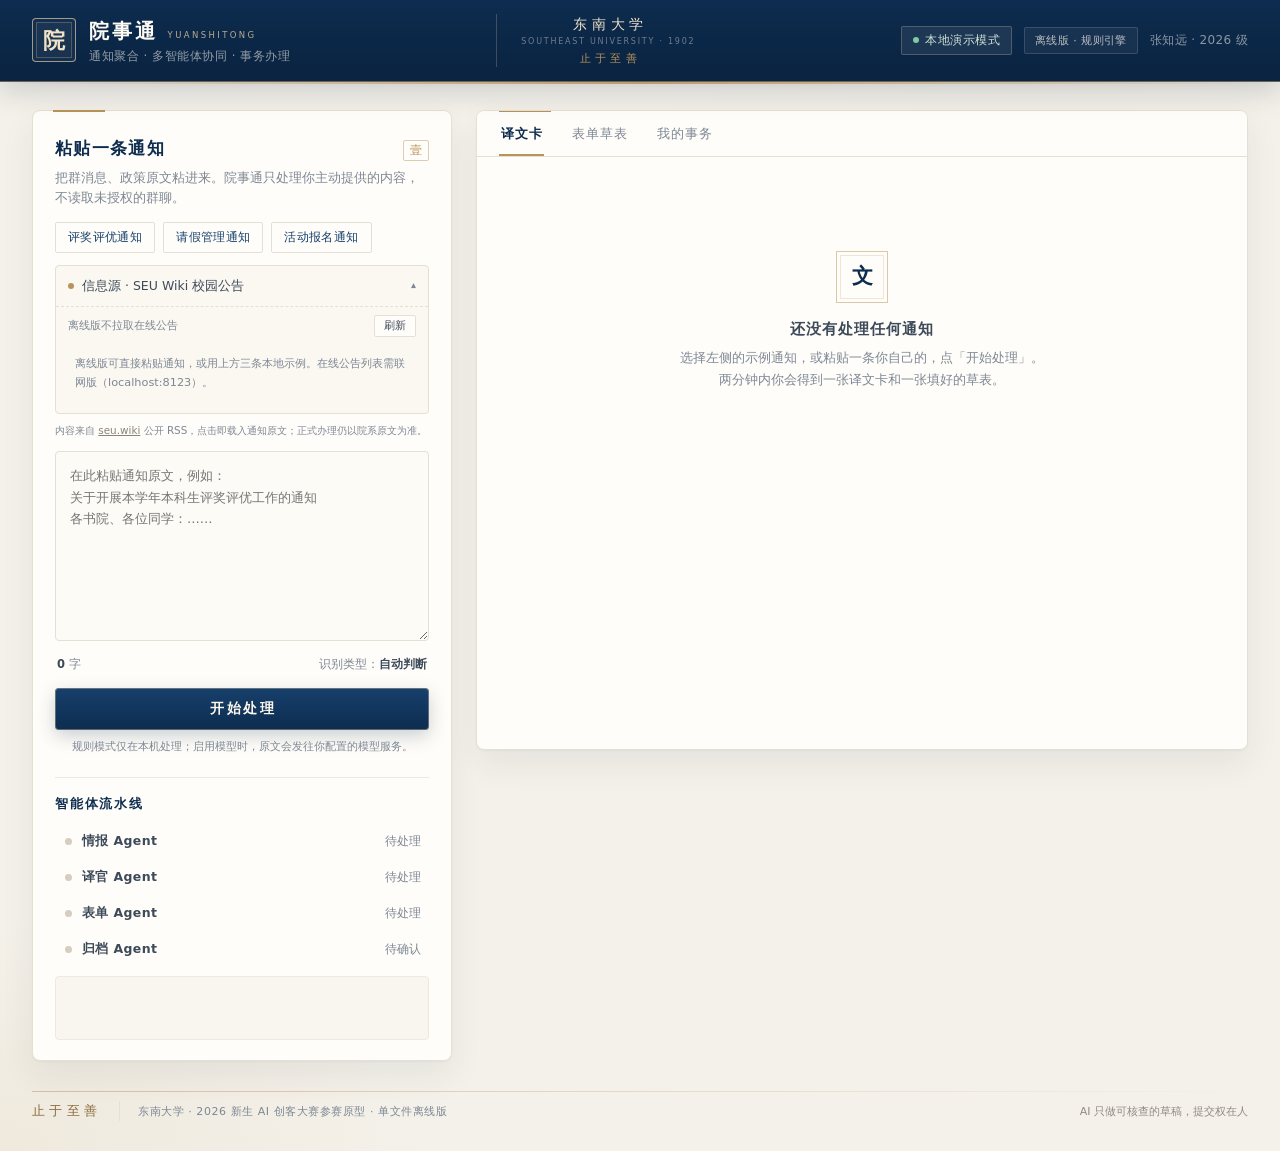
==== commit 55671f6e: "feat: 品牌统一为院事通@至善鱼，补充项目说明并重打包离线版" ====
--- a/docs/index.html
+++ b/docs/index.html
@@ -3,7 +3,7 @@
 <head>
 <meta charset="UTF-8">
 <meta name="viewport" content="width=device-width, initial-scale=1.0">
-<title>启程 · 新生事务与信息中枢（离线版）</title>
+<title>院事通@至善鱼 · 通知聚合与事务办理（离线版）</title>
 <style>
 /* 启程 · 视觉基调沿用东南大学的「东大蓝 + 米纸 + 鎏金」，
    标题用宋体以贴近学府气质，正文保持无衬线以保证屏读效率。 */
@@ -516,10 +516,10 @@
 <body>
 <header class="topbar">
   <div class="brand">
-    <div class="logo">启</div>
+    <div class="logo">院</div>
     <div class="brand-text">
-      <h1>启程<span class="h1-en">QICHENG</span></h1>
-      <p>新生事务与信息中枢 · 多智能体协同</p>
+      <h1>院事通<span class="h1-en">YUANSHITONG</span></h1>
+      <p>通知聚合 · 多智能体协同 · 事务办理</p>
     </div>
   </div>
   <div class="school">
@@ -541,7 +541,7 @@
       <h2>粘贴一条通知</h2>
       <span class="step-no">壹</span>
     </div>
-    <p class="hint">把群消息、政策原文粘进来。启程只处理你主动提供的内容，不读取未授权的群聊。</p>
+    <p class="hint">把群消息、政策原文粘进来。院事通只处理你主动提供的内容，不读取未授权的群聊。</p>
 
     <div class="samples" id="samples"></div>
 
@@ -637,7 +637,7 @@
     </div>
     <div class="modal-body" id="modalBody"></div>
     <div class="modal-foot">
-      <p class="modal-note">签名、盖章与提交仍由你本人完成。启程不代提交。</p>
+      <p class="modal-note">签名、盖章与提交仍由你本人完成。院事通不代提交。</p>
       <div class="modal-actions">
         <button class="ghost" data-close type="button">返回核对</button>
         <button class="primary" id="printBtn" type="button">打印 / 存为 PDF</button>
@@ -1530,7 +1530,7 @@
       + '<p class="form-note">' + esc(f.note) + " 共 " + f.rows.length + " 个字段。</p>";
 
     if (f.missing) {
-      html += '<div class="miss-bar">⚠ <span>有 <b>' + f.missing + " 项</b>无法从系统获取，需要你补充。启程不会猜测缺失内容。</span></div>";
+      html += '<div class="miss-bar">⚠ <span>有 <b>' + f.missing + " 项</b>无法从系统获取，需要你补充。院事通不会猜测缺失内容。</span></div>";
     }
 
     html += '<table class="sheet"><thead><tr><th>字段</th><th>内容</th><th>来源</th><th>置信度</th></tr></thead><tbody>';
@@ -1722,7 +1722,7 @@
     const blob = new Blob([JSON.stringify(state.records, null, 2)], { type: "application/json" });
     const a = document.createElement("a");
     a.href = URL.createObjectURL(blob);
-    a.download = "启程-我的事务-" + new Date().toISOString().slice(0, 10) + ".json";
+    a.download = "院事通-我的事务-" + new Date().toISOString().slice(0, 10) + ".json";
     a.click();
     URL.revokeObjectURL(a.href);
     toast("已导出 " + state.records.length + " 条记录");
